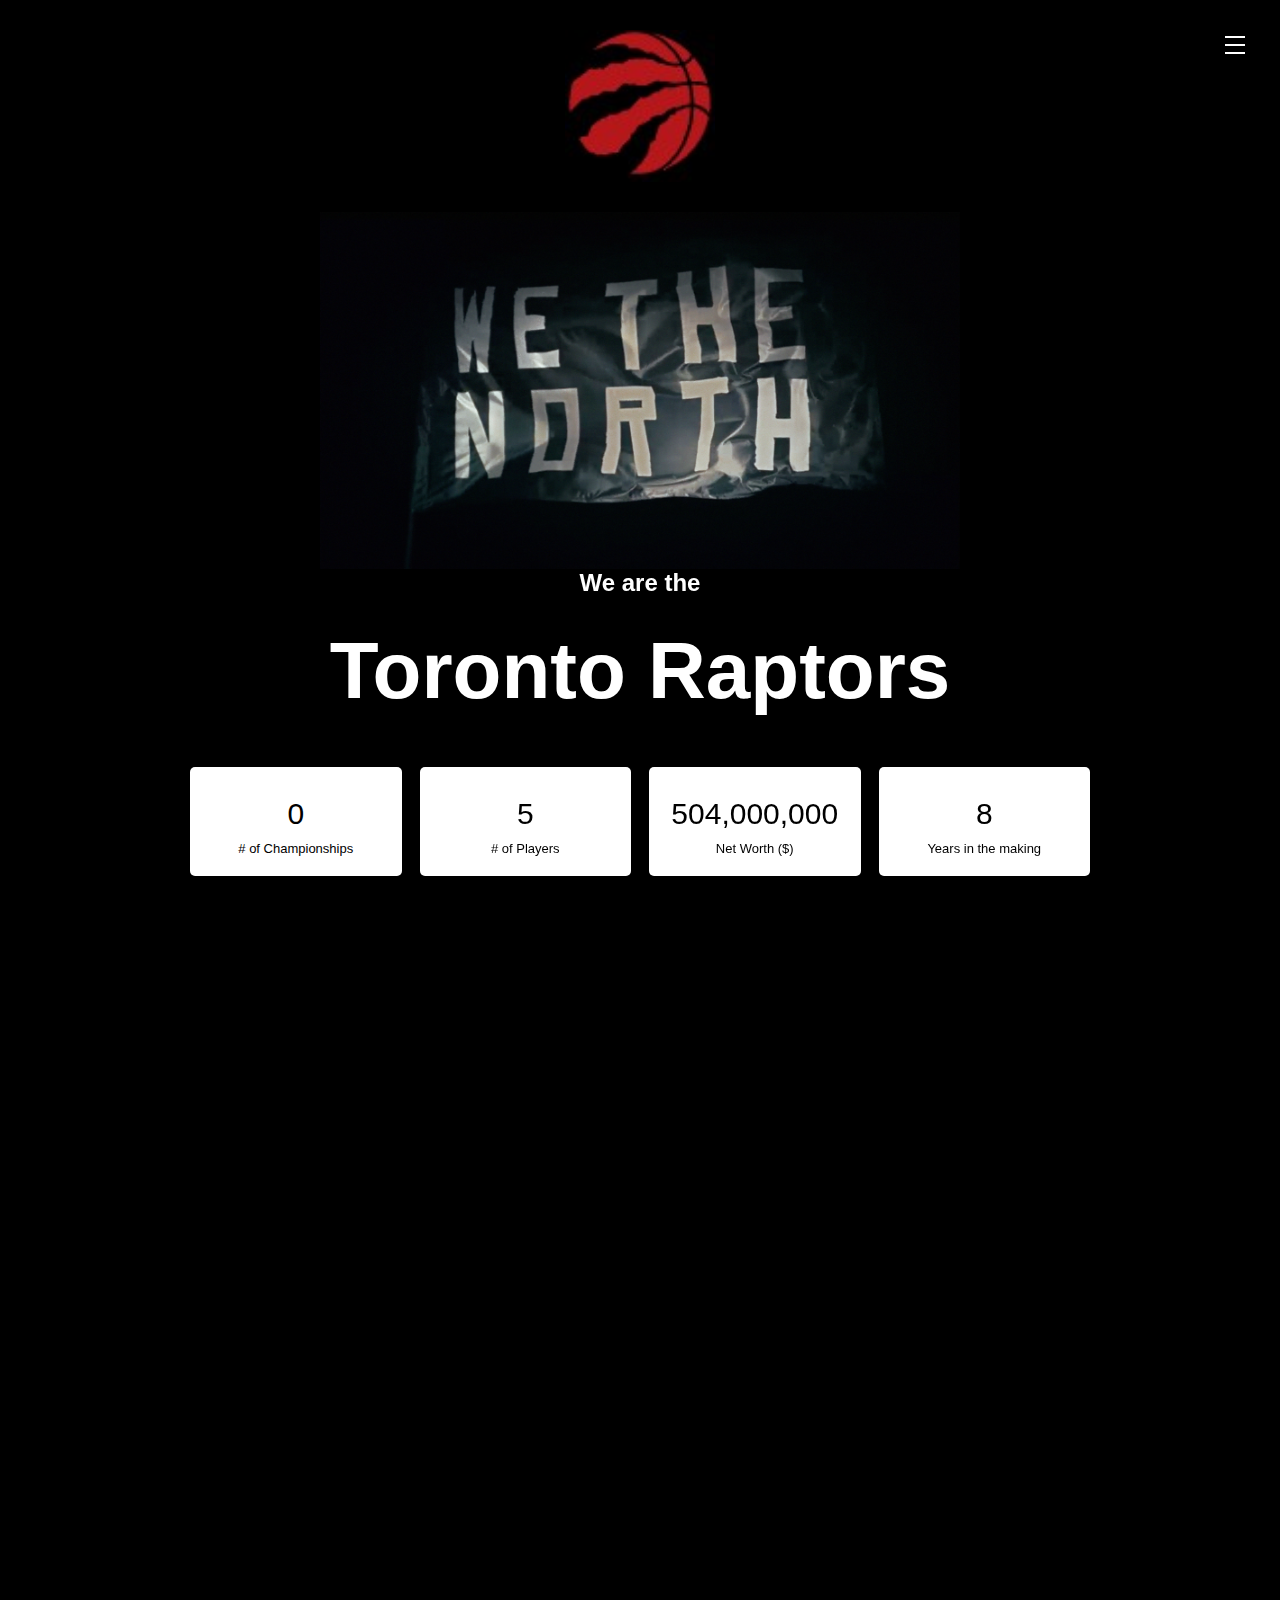
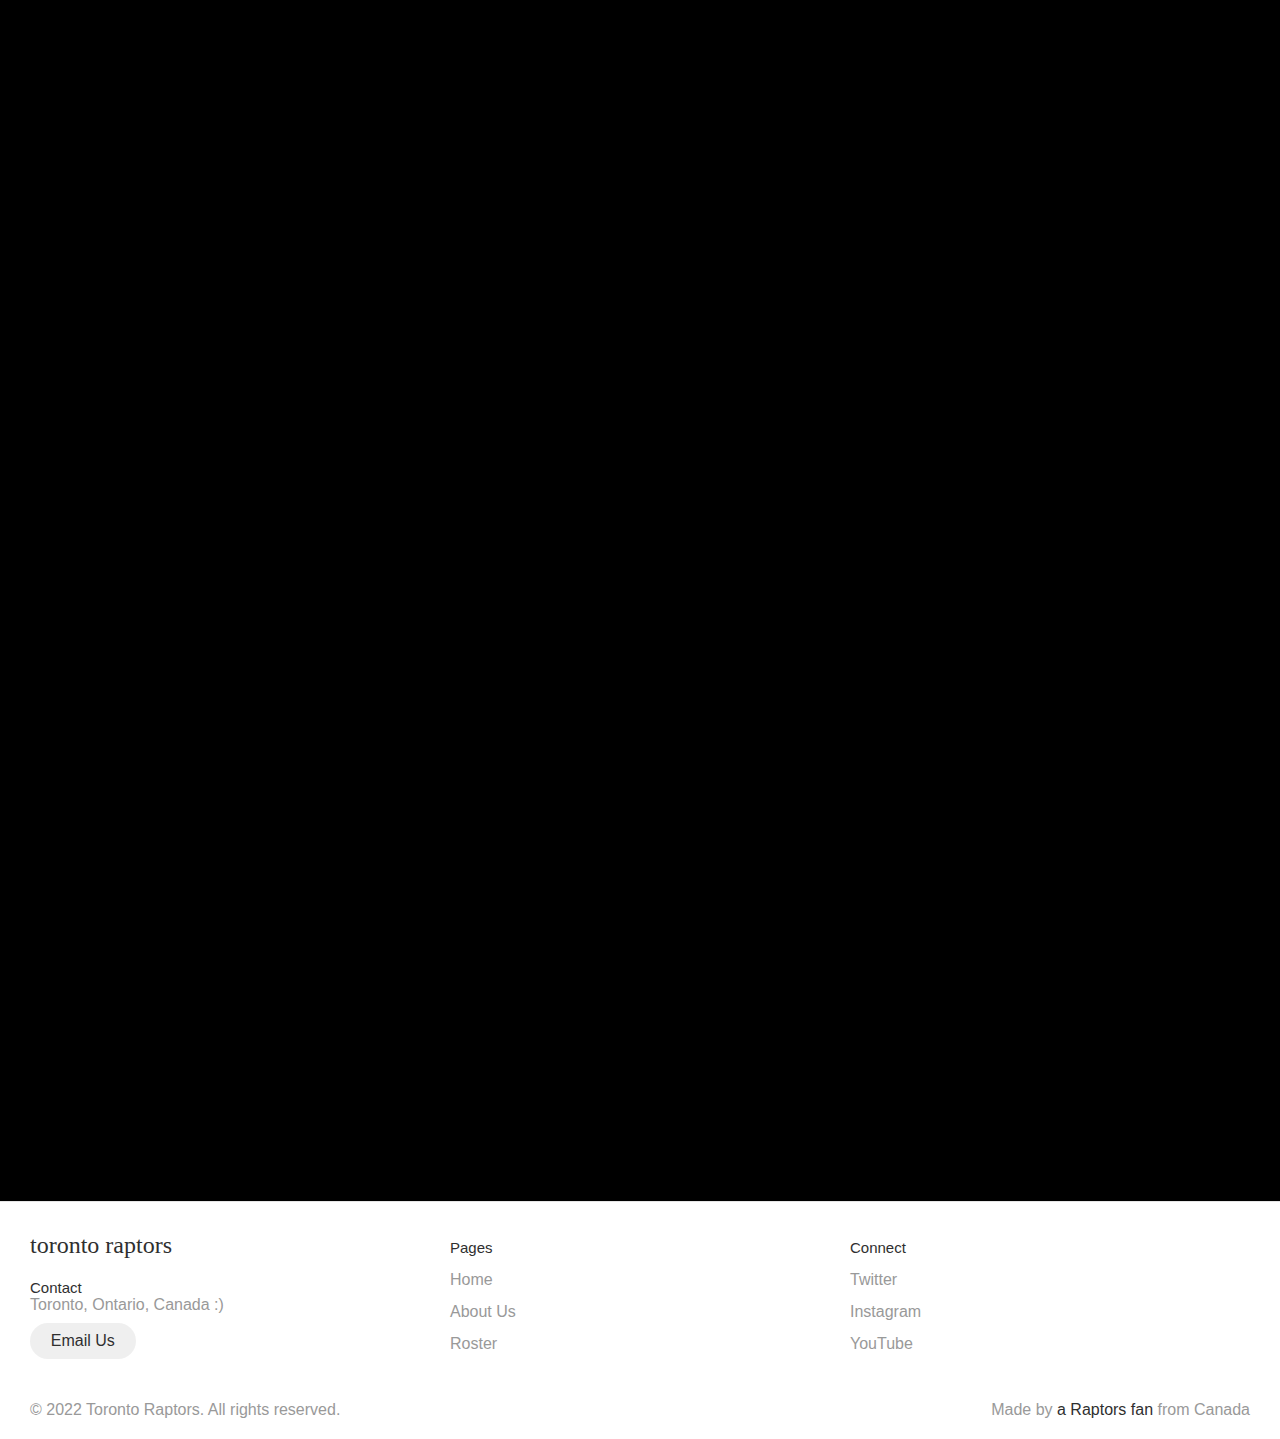
==== about.html @ 4d5b12ef "Basically everything except for the comments" ====
<!DOCTYPE html>
<html lang="en">
<head>
    <meta charset="UTF-8">
    <meta http-equiv="X-UA-Compatible" content="IE=edge">
    <meta name="viewport" content="width=device-width, initial-scale=1.0">
    <title>Document</title>
    <link rel="stylesheet" href="css/navbar.css">
    <link rel="stylesheet" href="css/about.css">
    <link rel="stylesheet" href="css/main.css">
    <link rel="stylesheet" href="css/counter.css">
    <link rel="stylesheet" href="css/footer.css">
    <link rel="stylesheet" href="css/slideanimation.css">
    <link href="http://fonts.cdnfonts.com/css/chinese-rocks" rel="stylesheet">
    <script type="text/javascript" src="https://code.jquery.com/jquery-1.7.1.min.js"></script>
    <script type="text/javascript" src="javascript/counter.js"></script>
    <script src="javascript/slideanimation.js"></script>
</head>
<body>
    <img src="imgs/logoblack.jpg" alt="Logo of the Toronto Raptors" id="logoimg">
    <input type="checkbox" id="active">
    <label for="active" class="menu-btn"><span></span></label>
    <label for="active" class="close"></label>
    <div class="wrapper">
      <ul>
        <li><a href="index.html">Home</a></li>
        <li><a href="about.html">About</a></li>
        <li><a href="roster.html">Roster</a></li>
        <li><a href="contact.html">Contact Us</a></li>
      </ul>
    </div>

    <main>
        <section class="main-content">
            <div class="animation-element slide-left testimonial">
              <img src="/imgs/wethenorth.png" alt="" id="wethenorth">

              <div class="teamdesc">
                  <h2 class="whoweare">We are the<br><br><span class="teamname">Toronto Raptors</span></h2>
              </div>

              <div class="bwrapper">
                  <div class="counter col_fourth">
                    <i class="fa fa-code fa-2x"></i>
                    <h2 class="timer count-title count-number" data-to="1" data-speed="2500"></h2>
                    <p class="count-text "># of Championships</p>
                  </div>
              
                  <div class="counter col_fourth">
                    <i class="fa fa-coffee fa-2x"></i>
                    <h2 class="timer count-title count-number" data-to="18" data-speed="2500"></h2>
                    <p class="count-text "># of Players</p>
                  </div>
              
                  <div class="counter col_fourth">
                    <i class="fa fa-lightbulb-o fa-2x"></i>
                    <h2 class="timer count-title count-number" data-to="1800000000" data-speed="2500"></h2>
                    <p class="count-text ">Net Worth ($)</p>
                  </div>
              
                  <div class="counter col_fourth end">
                    <i class="fa fa-bug fa-2x"></i>
                    <h2 class="timer count-title count-number" data-to="27" data-speed="2500"></h2>
                    <p class="count-text ">Years in the making</p>
                  </div>
              </div>
            </div>

            <div  id="bs1" class="animation-element slide-left testimonial boxsection">
                <img src="/imgs/kawhishot.jpg" alt="" class="bsimg">
                <div class="texttopimg">
                  <h2>THE SHOT</h2>
                </div>
            </div>

            <div id="bs2" class="animation-element slide-left testimonial boxsection">
              <img src="/imgs/parade.jpg" alt="" class="bsimg">
              <div class="texttopimg">
                <h2>AN ENTIRE COUNTRY BEHIND US</h2>
              </div>
            </div>
        </section>
    </main>

    <!-- Site footer -->
    <footer class="footer">
      <div class="footer__addr">
        <h1 class="footer__logo">Toronto Raptors</h1>
            
        <h2>Contact</h2>
        
        <address>
          Toronto, Ontario, Canada :)<br>
              
          <a class="footer__btn" href="/contact.html">Email Us</a>
        </address>
      </div>
      
      <ul class="footer__nav">
        <li class="nav__item">
          <h2 class="nav__title">Pages</h2>
    
          <ul class="nav__ul">
            <li>
              <a href="/index.html">Home</a>
            </li>
    
            <li>
              <a href="/about.html">About Us</a>
            </li>
                
            <li>
              <a href="/roster.html">Roster</a>
            </li>
          </ul>
        </li>
        
        
        
        <li class="nav__item">
          <h2 class="nav__title">Connect</h2>
          
          <ul class="nav__ul">
            <li>
              <a href="https://twitter.com/raptors">Twitter</a>
            </li>
            
            <li>
              <a href="https://www.instagram.com/raptors/?hl=en">Instagram</a>
            </li>
            
            <li>
              <a href="https://www.youtube.com/user/torontoraptors">YouTube</a>
            </li>
          </ul>
        </li>
      </ul>
      
      <div class="legal">
        <p>&copy; 2022 Toronto Raptors. All rights reserved.</p>
        
        <div class="legal__links">
          <span>Made by <span class="heart">a Raptors fan</span> from Canada</span>
        </div>
      </div>
    </footer>
</body>
</html>
---- css/navbar.css ----
*{
    margin: 0;
    padding: 0;
    box-sizing: border-box;
    font-family: 'Lato', sans-serif;
    font-family: 'Oswald', sans-serif;
  }
  #logoimg {
      margin-bottom: 30px;
      margin-top: 30px;
  }
  .wrapper{
    position: fixed;
    top: 0;
    /*left: -100%;*/
    right: -100%;
    height: 100%;
    width: 100%;
    background: #000;
    /*background: linear-gradient(90deg, #f92c78, #4114a1);*/
    /* background: linear-gradient(375deg, #1cc7d0, #2ede98); */
   /* background: linear-gradient(-45deg, #e3eefe 0%, #efddfb 100%);*/
    transition: all 0.6s ease-in-out;
  }
  #active:checked ~ .wrapper{
    /*left: 0;*/
    right:0;
  }
  .menu-btn{
    position: fixed;
    z-index: 2;
    right: 20px;
    /*left: 20px; */
    top: 20px;
    height: 50px;
    width: 50px;
    text-align: center;
    line-height: 50px;
    border-radius: 50%;
    font-size: 20px;
    cursor: pointer;
    /*color: #fff;*/
    /*background: linear-gradient(90deg, #f92c78, #4114a1);*/
    /* background: linear-gradient(375deg, #1cc7d0, #2ede98); */
   /* background: linear-gradient(-45deg, #e3eefe 0%, #efddfb 100%); */
    transition: all 0.3s ease-in-out;
  }
  .menu-btn span,
  .menu-btn:before,
  .menu-btn:after{
      content: "";
      position: absolute;
      top: calc(50% - 1px);
      left: 30%;
      width: 40%;
      border-bottom: 2px solid #fff;
      transition: transform .6s cubic-bezier(0.215, 0.61, 0.355, 1);
  }
  .menu-btn:before{
    transform: translateY(-8px);
  }
  .menu-btn:after{
    transform: translateY(8px);
  }
  
  
  .close {
      z-index: 1;
      width: 100%;
      height: 100%;
      pointer-events: none;
      transition: background .6s;
  }
  
  /* closing animation */
  #active:checked + .menu-btn span {
      transform: scaleX(0);
  }
  #active:checked + .menu-btn:before {
      transform: rotate(45deg);
    border-color: #fff;
  }
  #active:checked + .menu-btn:after {
      transform: rotate(-45deg);
    border-color: #fff;
  }
  .wrapper ul{
    position: absolute;
    top: 60%;
    left: 50%;
    height: 90%;
    transform: translate(-50%, -50%);
    list-style: none;
    text-align: center;
  }
  .wrapper ul li{
    height: 10%;
    margin: 15px 0;
  }
  .wrapper ul li a{
    text-decoration: none;
    font-size: 30px;
    font-weight: 500;
    padding: 5px 30px;
    color: #fff;
    border-radius: 50px;
    position: absolute;
    line-height: 50px;
    margin: 5px 30px;
    opacity: 0;
    transition: all 0.3s ease;
    transition: transform .6s cubic-bezier(0.215, 0.61, 0.355, 1);
  }
  .wrapper ul li a:after{
    position: absolute;
    content: "";
    background: #fff;
     /*background: linear-gradient(#14ffe9, #ffeb3b, #ff00e0);*/
    /*background: linear-gradient(375deg, #1cc7d0, #2ede98);*/
    width: 100%;
    height: 100%;
    left: 0;
    top: 0;
    border-radius: 50px;
    transform: scaleY(0);
    z-index: -1;
    transition: transform 0.3s ease;
  }
  .wrapper ul li a:hover:after{
    transform: scaleY(1);
  }
  .wrapper ul li a:hover{
    color: #1a73e8;
  }
  input[type="checkbox"]{
    display: none;
  }
  
  #active:checked ~ .wrapper ul li a{
    opacity: 1;
  }
  .wrapper ul li a{
    transition: opacity 1.2s, transform 1.2s cubic-bezier(0.215, 0.61, 0.355, 1);
    transform: translateX(100px);
  }
  #active:checked ~ .wrapper ul li a{
      transform: none;
      transition-timing-function: ease, cubic-bezier(.1,1.3,.3,1); /* easeOutBackを緩めた感じ */
     transition-delay: .6s;
    transform: translateX(-100px);
  }
---- css/about.css ----
/*Original Code*/
.main-content {
    z-index: -1;
    color: white;
    max-width: 1200px;
    width: 100%;
}

#wethenorth {
    margin: auto;
    width: 50%;
    display: block;
}

.teamdesc {
    width: 100%;
    max-width: 1200px;
    margin: auto;
}

.whoweare {
    text-align: center;
}

.teamname {
    font-size: 80px;
    font-family: 'Chinese Rocks Rg', sans-serif;
}

.bwrapper {
    color: black;
}

.boxsection {
    margin-top: 500px;
}

.bsimg {
    margin: auto;
    object-fit: fill;
    width: 100%;
    height: auto;
    display: block;
    opacity: 0.4;
    max-height: 220;
}

.texttopimg {
    position: absolute;
    top: 50%;
    left: 50%;
    transform: translate(-50%, -50%);
}

.texttopimg h2 {
    font-family: 'Chinese Rocks Rg', sans-serif;
    font-size: 100px;
}

#bs1 {
    position: relative;
    text-align: center;
    color: white;
}

#bs2 {
    position: relative;
    text-align: center;
    color: white;
    margin-top: 200px;
}

@media screen and (max-width: 1500px) and (min-device-width: 1000px) {
    #wethenorth, .teamdesc{
        max-width: 900px;
    }

    .bwrapper, .boxsection {
        max-width: 900px;
    }

    .boxsection {
        max-width: 100%;
        margin: auto;
        display: block;
    }

    #bs1 {
        margin-top: 300px;
    }

    .count-title {
        font-size: 30px !important;
    }
}


@media screen and (max-width: 1000px) and (min-device-width: 700px){
    #wethenorth, .teamdesc{
        max-width: 600px;
    }

    .bwrapper {
        max-width: 600px;
    }

    .boxsection {
        max-width: 100%;
        margin: auto;
        display: block;
    }

    .texttopimg h2 {
        font-size: 60px;
    }

    #bs1 {
        margin-top: 300px;
    }

    .count-title {
        font-size: 25px !important;
    }
}

@media screen and (max-width: 700px) and (min-device-width: 500px){
    #wethenorth, .teamdesc{
        max-width: 400px;
    }

    .bwrapper {
        max-width: 400px;
    }

    .boxsection {
        max-width: 100%;
        margin: auto;
        display: block;
    }

    .texttopimg h2 {
        font-size: 40px;
    }

    #bs1 {
        margin-top: 300px;
    }

    .count-title {
        font-size: 16px !important;
    }
}

@media screen and (max-width: 500px) and (min-device-width: 300px){
    #wethenorth, .teamdesc{
        max-width: 300px;
    }

    .teamname {
        position: relative;
    }

    .bwrapper {
        max-width: 200px;
    }

    .boxsection {
        max-width: 100%;
        margin: auto;
        display: block;
    }

    .texttopimg h2 {
        font-size: 20px;
    }

    #bs1 {
        margin-top: 300px;
    }

    #bs2 {
        margin-top: 100px;
    }

    .count-title {
        font-size: 10px !important;
    }
}
---- css/main.css ----
*{text-decoration:none; list-style:none; margin:0px; padding:0px; outline:none;}
body{font: Arial, Helvetica, Sans-serif; background-color: black;}
.main-content {width:100%; max-width:100%; margin:0px auto; position:relative;}
#logoimg {
    display: block;
    margin-left: auto;
    margin-right: auto;
    width: 50%;
    width: 150px;
}
---- css/counter.css ----
.col_half { width: 49%; }
.col_third { width: 32%; }
.col_fourth { width: 23.5%; }
.col_fifth { width: 18.4%; }
.col_sixth { width: 15%; }
.col_three_fourth { width: 74.5%;}
.col_twothird{ width: 66%;}
.col_half,
.col_third,
.col_twothird,
.col_fourth,
.col_three_fourth,
.col_fifth{
	position: relative;
	display:inline;
	display: inline-block;
	float: left;
	margin-right: 2%;
	margin-bottom: 20px;
}
.end { margin-right: 0 !important; }
/* Column Grids End */

.bwrapper { width: 980px; margin: auto; margin-top: 50px; position: relative;}
.counter { background-color: #ffffff; padding: 20px 0; border-radius: 5px;}
.count-title { font-size: 40px; font-weight: normal;  margin-top: 10px; margin-bottom: 0; text-align: center; }
.count-text { font-size: 13px; font-weight: normal;  margin-top: 10px; margin-bottom: 0; text-align: center; }
.fa-2x { margin: 0 auto; float: none; display: table; color: #4ad1e5; }
---- css/footer.css ----
.footer {
  display: flex;
  flex-flow: row wrap;
  padding: 30px 30px 20px 30px;
  color: #2f2f2f;
  background-color: #fff;
  border-top: 1px solid #e5e5e5;
  margin-top: 50px;
  z-index: -1;
}

.footer > * {
  flex:  1 100%;
}

.footer__addr {
  margin-right: 1.25em;
  margin-bottom: 2em;
}

.footer__logo {
  font-family: 'Pacifico', cursive;
  font-weight: 400;
  text-transform: lowercase;
  font-size: 1.5rem;
}

.footer__addr h2 {
  margin-top: 1.3em;
  font-size: 15px;
  font-weight: 400;
}

.nav__title {
  font-weight: 400;
  font-size: 15px;
}

.footer address {
  font-style: normal;
  color: #999;
}

.footer__btn {
  display: flex;
  align-items: center;
  justify-content: center;
  height: 36px;
  max-width: max-content;
  background-color: rgb(33, 33, 33, 0.07);
  border-radius: 100px;
  color: #2f2f2f;
  line-height: 0;
  margin: 0.6em 0;
  font-size: 1rem;
  padding: 0 1.3em;
}

.footer ul {
  list-style: none;
  padding-left: 0;
}

.footer li {
  line-height: 2em;
}

.footer a {
  text-decoration: none;
}

.footer__nav {
  display: flex;
	flex-flow: row wrap;
}

.footer__nav > * {
  flex: 1 50%;
  margin-right: 1.25em;
}

.nav__ul a {
  color: #999;
}

.nav__ul--extra {
  column-count: 2;
  column-gap: 1.25em;
}

.legal {
  display: flex;
  flex-wrap: wrap;
  color: #999;
}
  
.legal__links {
  display: flex;
  align-items: center;
}

.heart {
  color: #2f2f2f;
}

@media screen and (min-width: 24.375em) {
  .legal .legal__links {
    margin-left: auto;
  }
}

@media screen and (min-width: 40.375em) {
  .footer__nav > * {
    flex: 1;
  }
  
  .nav__item--extra {
    flex-grow: 2;
  }
  
  .footer__addr {
    flex: 1 0px;
  }
  
  .footer__nav {
    flex: 2 0px;
  }
}
---- css/slideanimation.css ----
.animation-element {
    opacity: 0;
    position: relative;
  }
  /*animation element sliding left*/
  
  .animation-element.slide-left {
    opacity: 0;
    -moz-transition: all 500ms linear;
    -webkit-transition: all 500ms linear;
    -o-transition: all 500ms linear;
    transition: all 500ms linear;
    -moz-transform: translate3d(-100px, 0px, 0px);
    -webkit-transform: translate3d(-100px, 0px, 0px);
    -o-transform: translate(-100px, 0px);
    -ms-transform: translate(-100px, 0px);
    transform: translate3d(-100px, 0px, 0px);
  }
  
  .animation-element.slide-left.in-view {
    opacity: 1;
    -moz-transform: translate3d(0px, 0px, 0px);
    -webkit-transform: translate3d(0px, 0px, 0px);
    -o-transform: translate(0px, 0px);
    -ms-transform: translate(0px, 0px);
    transform: translate3d(0px, 0px, 0px);
  }
  
  
  
  /*media queries for small devices*/
  @media screen and (max-width: 678px){
    /*testimonials*/
    .animation-element.slide-left.testimonial,
    .animation-element.slide-left.testimonial:nth-of-type(odd),
    .animation-element.slide-left.testimonial:nth-of-type(even){
      width: 100%;
      margin: 0px 0px 20px 0px;
    }
    .animation-element.slide-left.testimonial .right,
    .animation-element.slide-left.testimonial .left,
    .animation-element.slide-left.testimonial .content,
    .animation-element.slide-left.testimonial .rating{
      text-align: center;
      float: none;
    }
    
  }
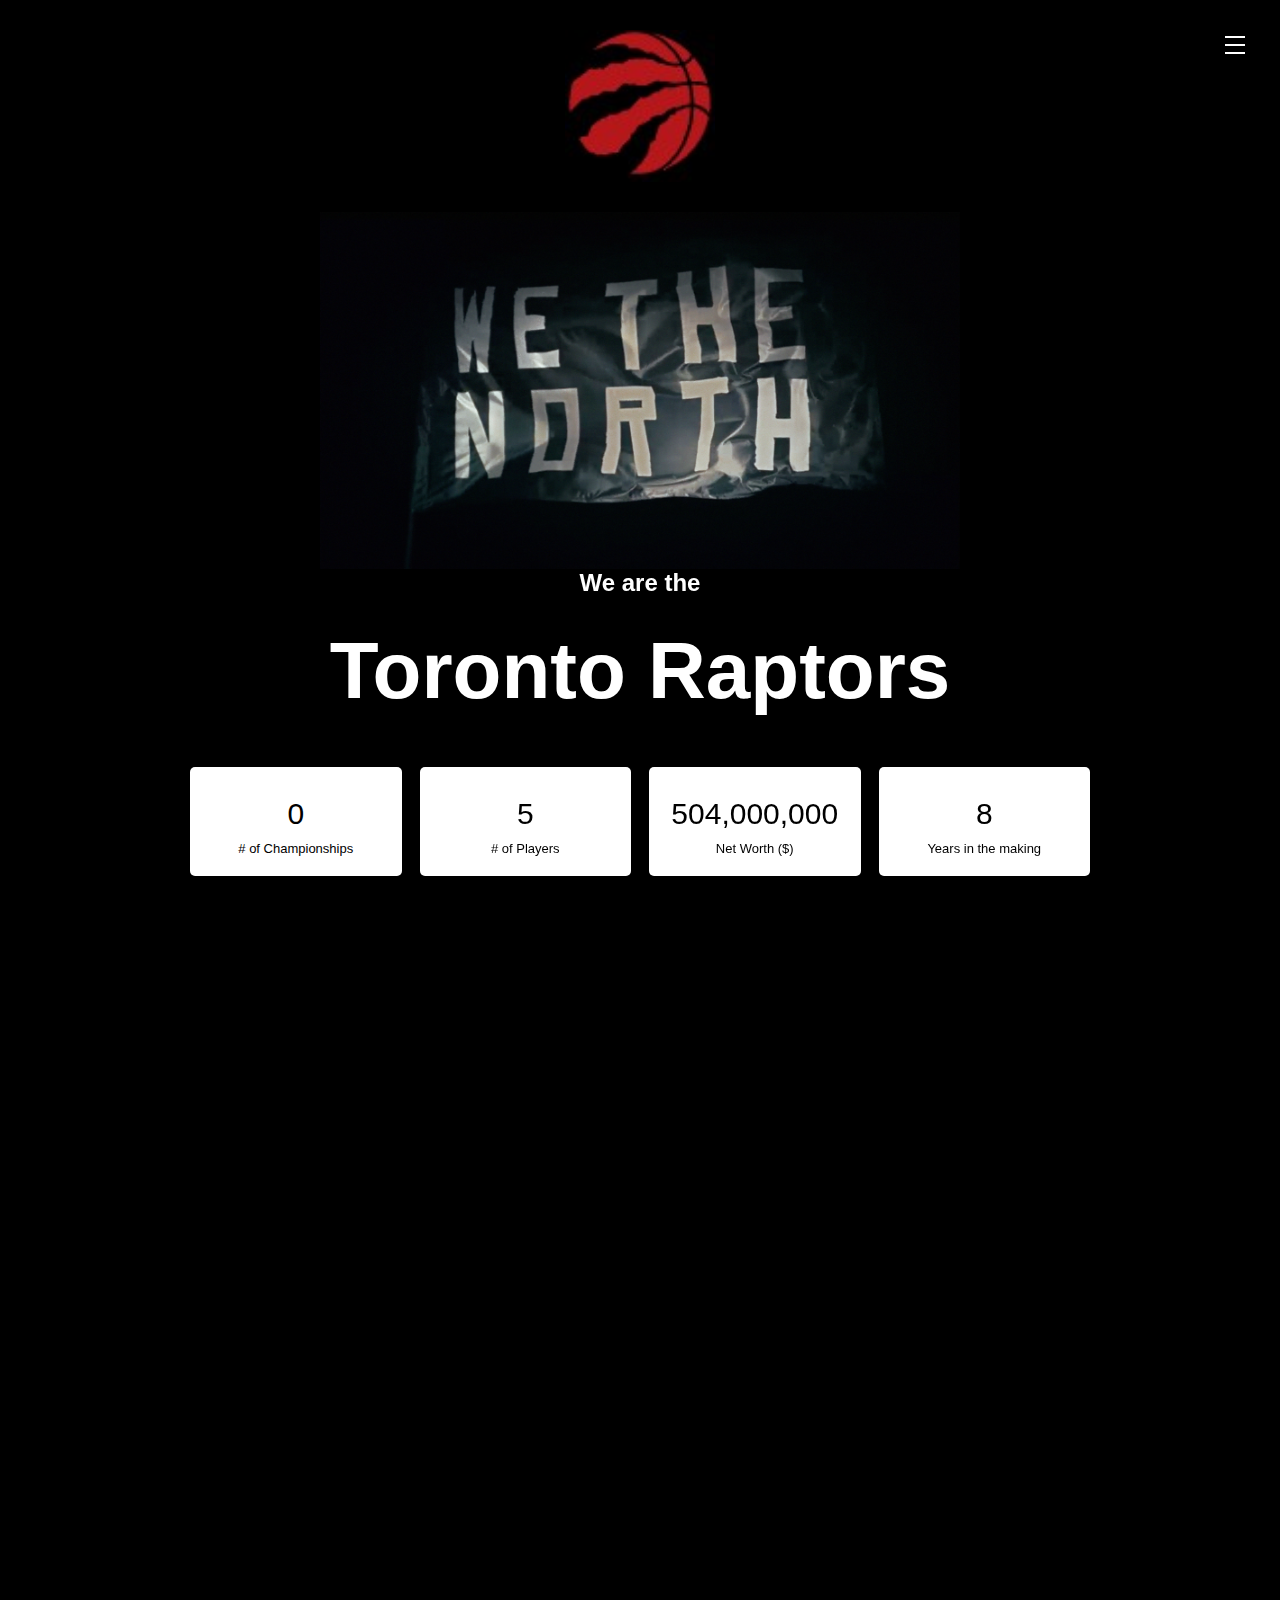
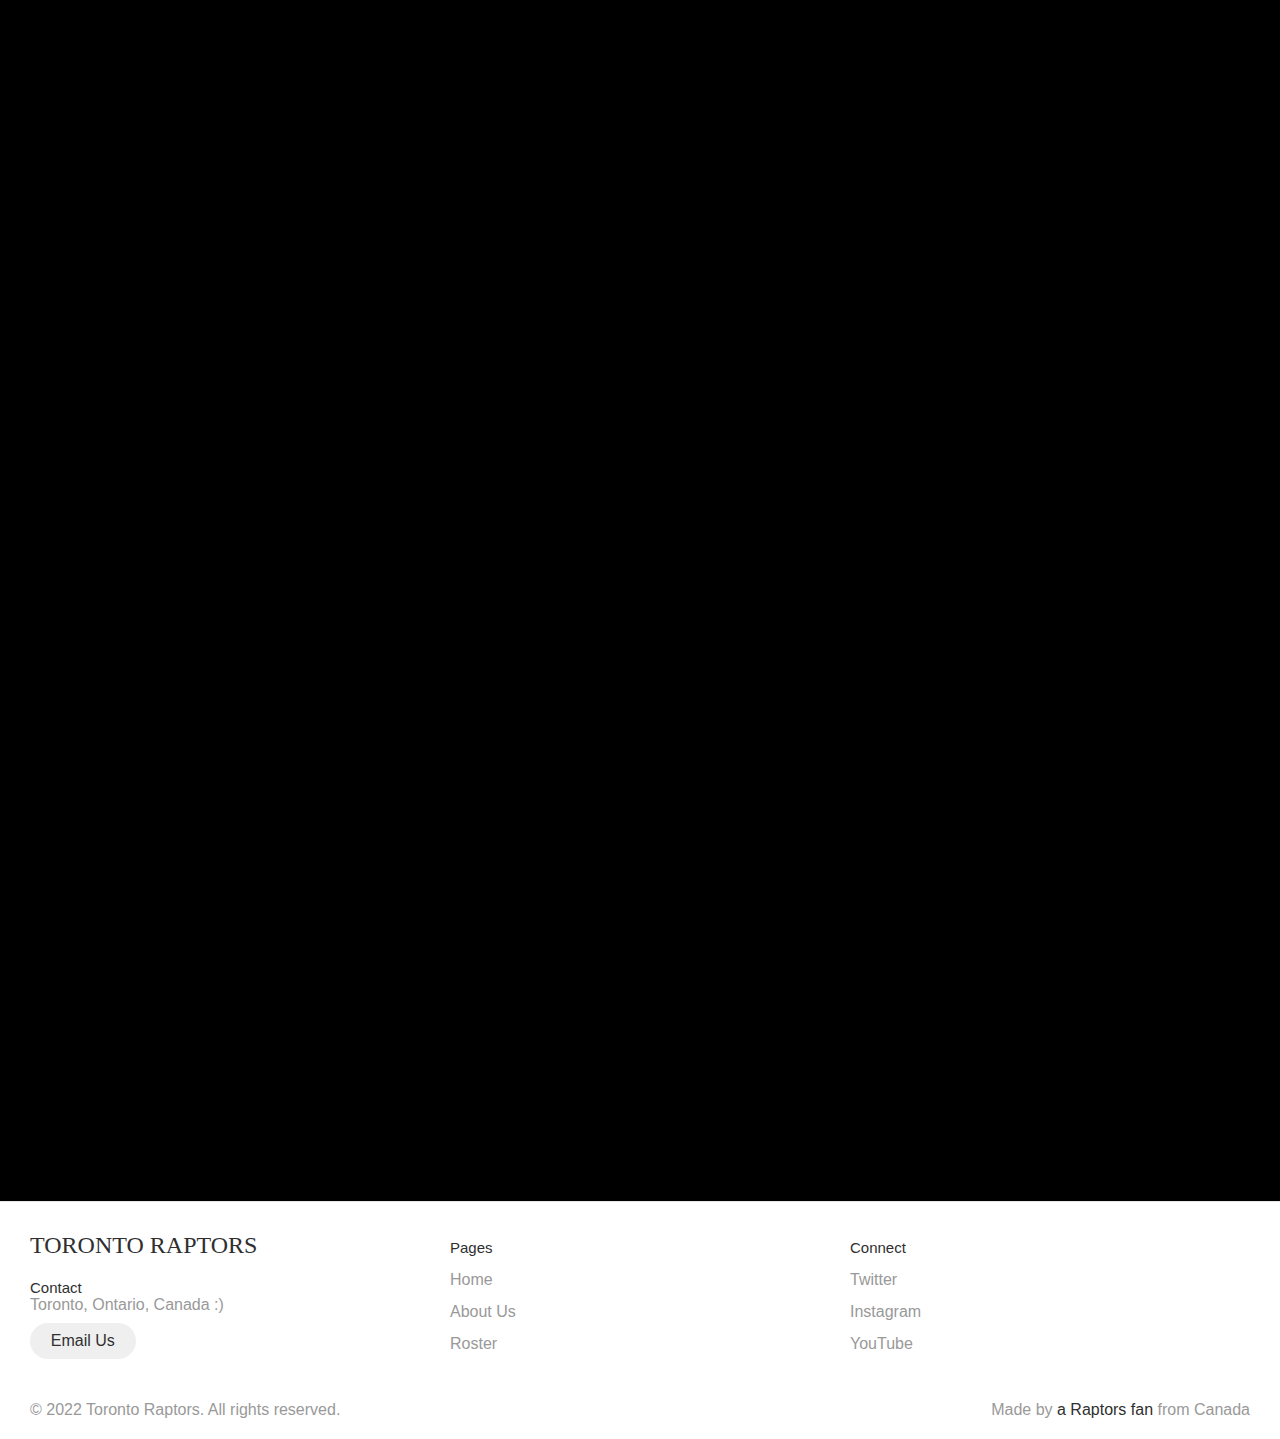
==== commit 2171f0ae: "Comments" ====
--- a/about.html
+++ b/about.html
@@ -18,6 +18,7 @@
 </head>
 <body>
     <img src="imgs/logoblack.jpg" alt="Logo of the Toronto Raptors" id="logoimg">
+    <!--Nav bar hamburger style-->
     <input type="checkbox" id="active">
     <label for="active" class="menu-btn"><span></span></label>
     <label for="active" class="close"></label>
@@ -31,15 +32,20 @@
     </div>
 
     <main>
+        <!--Main content section-->
         <section class="main-content">
+            <!--Front of page slideshow-->
             <div class="animation-element slide-left testimonial">
               <img src="/imgs/wethenorth.png" alt="" id="wethenorth">
-
+              <!--Heading for the page-->
               <div class="teamdesc">
                   <h2 class="whoweare">We are the<br><br><span class="teamname">Toronto Raptors</span></h2>
               </div>
 
+              <!--Counter section-->
+
               <div class="bwrapper">
+                  <!--Counter item-->
                   <div class="counter col_fourth">
                     <i class="fa fa-code fa-2x"></i>
                     <h2 class="timer count-title count-number" data-to="1" data-speed="2500"></h2>
@@ -66,12 +72,16 @@
               </div>
             </div>
 
+            <!--One image box-->
+
             <div  id="bs1" class="animation-element slide-left testimonial boxsection">
                 <img src="/imgs/kawhishot.jpg" alt="" class="bsimg">
                 <div class="texttopimg">
                   <h2>THE SHOT</h2>
                 </div>
             </div>
+
+            <!--Second image box-->
 
             <div id="bs2" class="animation-element slide-left testimonial boxsection">
               <img src="/imgs/parade.jpg" alt="" class="bsimg">
--- a/css/navbar.css
+++ b/css/navbar.css
@@ -1,3 +1,5 @@
+/*Hamburger nav bar, slide overlay animation taken partially from https://codepen.io/yuhomyan/pen/ExKvNVa*/
+
 *{
     margin: 0;
     padding: 0;
@@ -149,4 +151,4 @@
      transition-delay: .6s;
     transform: translateX(-100px);
   }
-  +/*media queries not really needed*/--- a/css/about.css
+++ b/css/about.css
@@ -1,4 +1,4 @@
-/*Original Code*/
+/*Sets the styles for the entire content of the page*/
 .main-content {
     z-index: -1;
     color: white;
@@ -6,12 +6,14 @@
     width: 100%;
 }
 
+/*Styles for the header*/
 #wethenorth {
     margin: auto;
     width: 50%;
     display: block;
 }
 
+/**/
 .teamdesc {
     width: 100%;
     max-width: 1200px;
@@ -22,19 +24,23 @@
     text-align: center;
 }
 
+/*Toronto Raptors*/
 .teamname {
     font-size: 80px;
     font-family: 'Chinese Rocks Rg', sans-serif;
 }
 
+/*Color of the wrapper for the counter is black, all other styles are in the counter.css*/
 .bwrapper {
     color: black;
 }
 
+/*Sets the boxsection margin*/
 .boxsection {
     margin-top: 500px;
 }
 
+/*Makes the image in the boxes centered and look nice*/
 .bsimg {
     margin: auto;
     object-fit: fill;
@@ -45,6 +51,7 @@
     max-height: 220;
 }
 
+/*Puts text container over image and centered*/
 .texttopimg {
     position: absolute;
     top: 50%;
@@ -52,6 +59,7 @@
     transform: translate(-50%, -50%);
 }
 
+/*Sets style for text*/
 .texttopimg h2 {
     font-family: 'Chinese Rocks Rg', sans-serif;
     font-size: 100px;
@@ -69,6 +77,8 @@
     color: white;
     margin-top: 200px;
 }
+
+/*Media queries*/
 
 @media screen and (max-width: 1500px) and (min-device-width: 1000px) {
     #wethenorth, .teamdesc{
--- a/css/main.css
+++ b/css/main.css
@@ -1,3 +1,5 @@
+/*Style for the entire page and the logo at the top*/
+
 *{text-decoration:none; list-style:none; margin:0px; padding:0px; outline:none;}
 body{font: Arial, Helvetica, Sans-serif; background-color: black;}
 .main-content {width:100%; max-width:100%; margin:0px auto; position:relative;}
--- a/css/counter.css
+++ b/css/counter.css
@@ -1,3 +1,5 @@
+/*Sets the height for each column*/
+
 .col_half { width: 49%; }
 .col_third { width: 32%; }
 .col_fourth { width: 23.5%; }
@@ -21,6 +23,8 @@
 .end { margin-right: 0 !important; }
 /* Column Grids End */
 
+
+/*Sets styles for the counter*/
 .bwrapper { width: 980px; margin: auto; margin-top: 50px; position: relative;}
 .counter { background-color: #ffffff; padding: 20px 0; border-radius: 5px;}
 .count-title { font-size: 40px; font-weight: normal;  margin-top: 10px; margin-bottom: 0; text-align: center; }
--- a/css/footer.css
+++ b/css/footer.css
@@ -1,3 +1,5 @@
+/*Sets global styles for the footer*/
+
 .footer {
   display: flex;
   flex-flow: row wrap;
@@ -13,23 +15,31 @@
   flex:  1 100%;
 }
 
+/*Sets it for the address section*/
+
 .footer__addr {
   margin-right: 1.25em;
   margin-bottom: 2em;
 }
 
+/*Sets the style for the logo*/
+
 .footer__logo {
   font-family: 'Pacifico', cursive;
   font-weight: 400;
-  text-transform: lowercase;
+  text-transform: uppercase;
   font-size: 1.5rem;
 }
+
+/*sets font of the h2*/
 
 .footer__addr h2 {
   margin-top: 1.3em;
   font-size: 15px;
   font-weight: 400;
 }
+
+/*Sets the style for title of each footer section*/
 
 .nav__title {
   font-weight: 400;
@@ -40,6 +50,8 @@
   font-style: normal;
   color: #999;
 }
+
+/*Sets the style for each button*/
 
 .footer__btn {
   display: flex;
@@ -55,6 +67,8 @@
   font-size: 1rem;
   padding: 0 1.3em;
 }
+
+/*Makes the list appear normal, no list-styles etc.*/
 
 .footer ul {
   list-style: none;
@@ -88,6 +102,8 @@
   column-gap: 1.25em;
 }
 
+/*Sets style for legal*/
+
 .legal {
   display: flex;
   flex-wrap: wrap;
@@ -102,6 +118,8 @@
 .heart {
   color: #2f2f2f;
 }
+
+/*Media queries*/
 
 @media screen and (min-width: 24.375em) {
   .legal .legal__links {
--- a/css/slideanimation.css
+++ b/css/slideanimation.css
@@ -1,3 +1,5 @@
+/*Code from https://codepen.io/simoncodrington/pen/Mwgqqd*/
+
 .animation-element {
     opacity: 0;
     position: relative;
